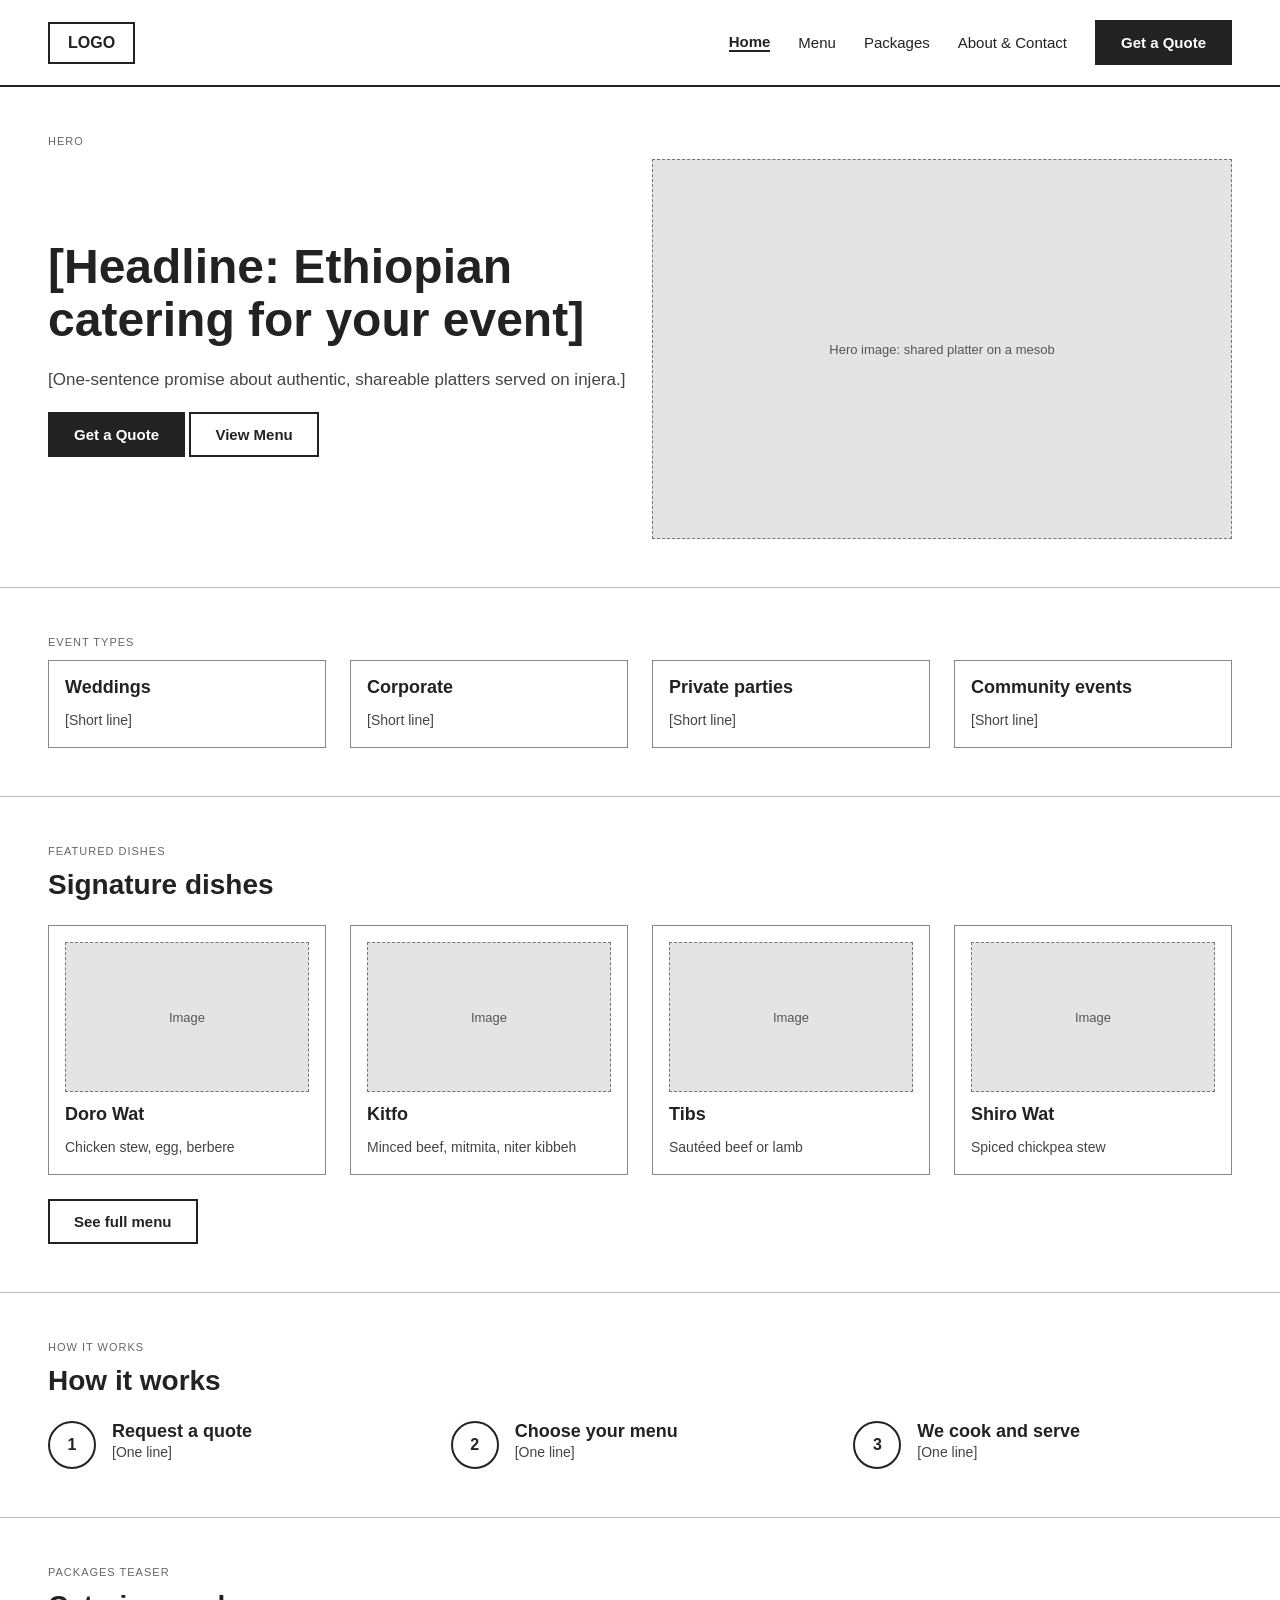
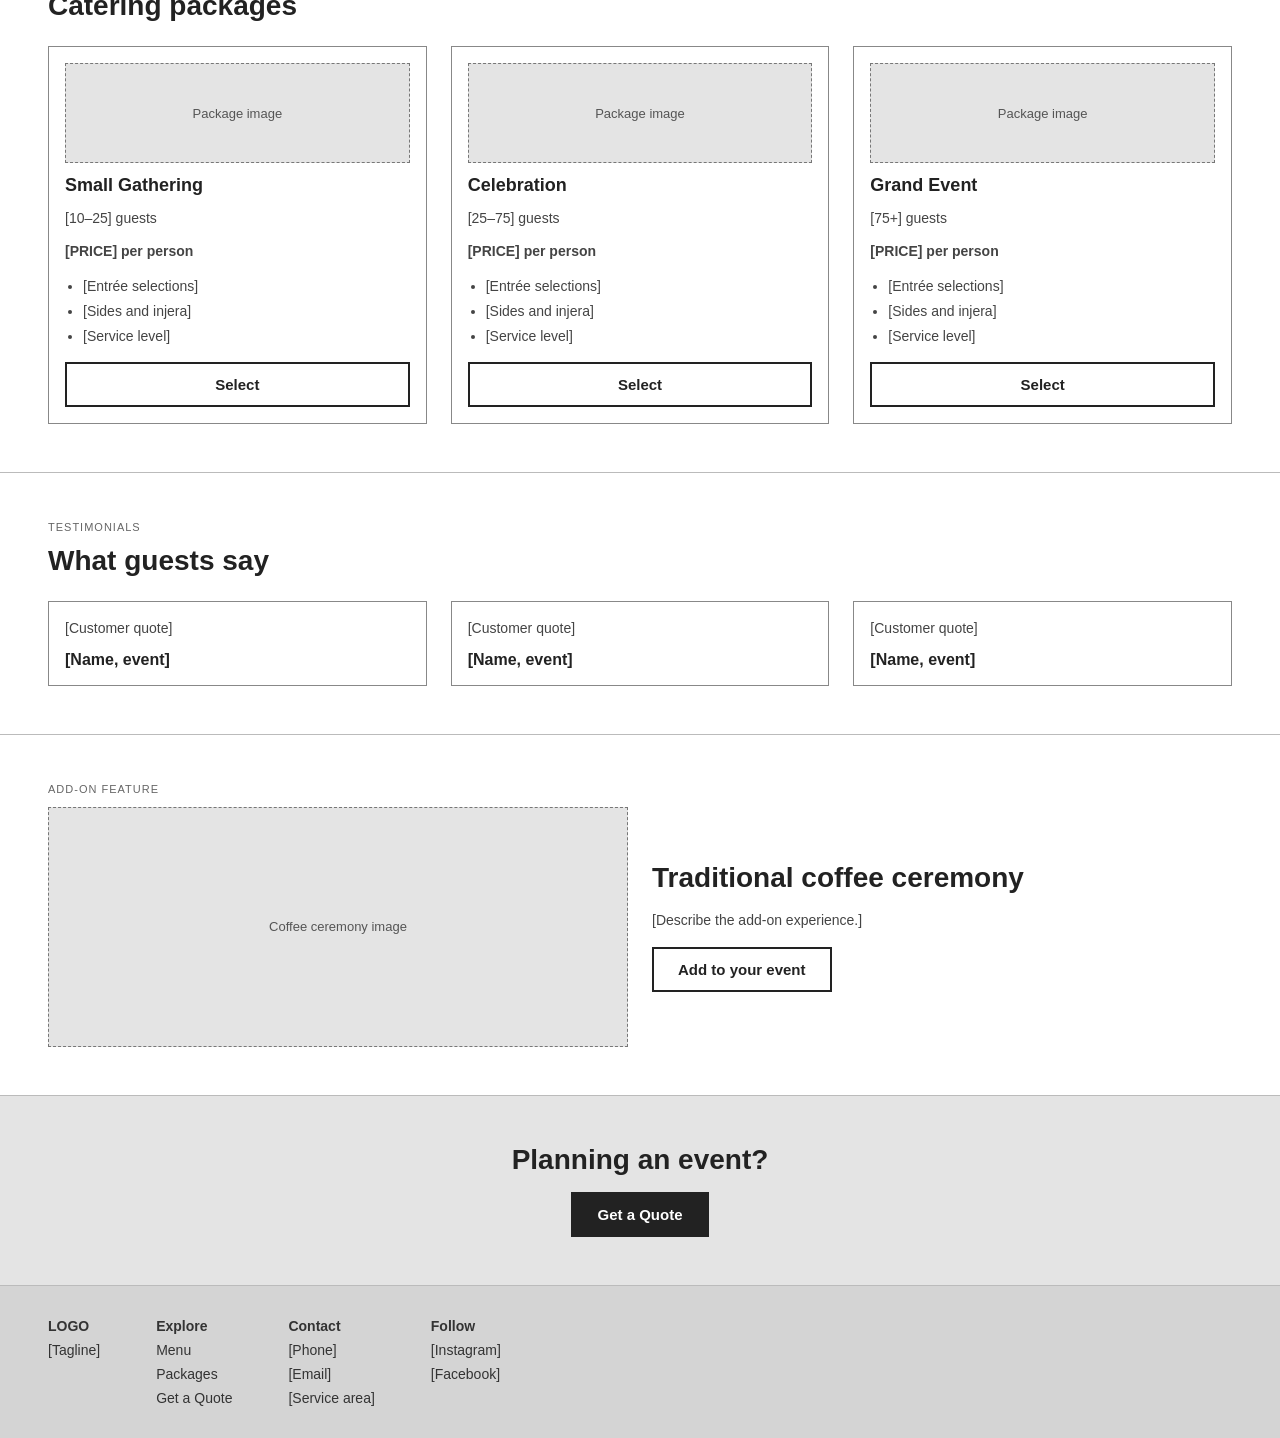
==== index.html @ 5ca1a6fa "Add files via upload" ====
<!doctype html>
<html lang="en"><head><meta charset="utf-8"><meta name="viewport" content="width=device-width, initial-scale=1"><title>Ethiopian Catering – Home</title><style>body{margin:0;font-family:Arial,Helvetica,sans-serif;color:#222;background:#fff}
a{color:inherit;text-decoration:none}
h1,h2,h3,p{margin:0}
.w{max-width:1280px;margin:0 auto}
.nav{display:flex;align-items:center;justify-content:space-between;gap:16px;flex-wrap:wrap;padding:20px 48px;border-bottom:2px solid #222}
.logo{border:2px solid #222;padding:10px 18px;font-weight:bold}
.links{display:flex;gap:28px;align-items:center;flex-wrap:wrap;font-size:15px}
.on{border-bottom:2px solid #222;font-weight:bold}
.btn{display:inline-block;border:2px solid #222;background:#222;color:#fff;padding:12px 24px;font-weight:bold;font-size:15px}
.btn2{display:inline-block;border:2px solid #222;padding:12px 24px;font-weight:bold;font-size:15px}
.sec{padding:48px;border-bottom:1px solid #bbb}
.tag{font-size:11px;letter-spacing:1px;text-transform:uppercase;color:#666;margin-bottom:12px}
h2{font-size:28px;margin-bottom:24px}
h3{font-size:18px}
p{font-size:14px;line-height:1.5;color:#444}
.row{display:flex;gap:24px;flex-wrap:wrap}
.card{flex:1 1 220px;border:1px solid #888;padding:16px;display:flex;flex-direction:column;gap:12px;box-sizing:border-box}
.ph{background:#e4e4e4;border:1px dashed #777;display:flex;align-items:center;justify-content:center;color:#555;font-size:13px;text-align:center;box-sizing:border-box}
.pill{display:inline-block;border:1px solid #777;border-radius:20px;padding:6px 14px;font-size:13px;margin:0 8px 8px 0}
.pill.on{background:#222;color:#fff;border-color:#222}
.band{background:#e4e4e4;text-align:center;display:flex;flex-direction:column;align-items:center;gap:16px}
.foot{background:#d4d4d4;padding:32px 48px;display:flex;gap:56px;flex-wrap:wrap;font-size:14px;color:#333}
.foot div{display:flex;flex-direction:column;gap:8px}
.fld{display:flex;flex-direction:column;gap:6px;font-size:14px;font-weight:bold;flex:1 1 240px}
.fld input,.fld select,.fld textarea{border:1px solid #777;padding:12px;font-size:14px;background:#fff;box-sizing:border-box;width:100%}
ul{margin:0;padding-left:18px;font-size:14px;color:#444;line-height:1.8}
.faq{border:1px solid #888;padding:16px 20px;display:flex;justify-content:space-between;font-weight:bold;font-size:15px;margin-bottom:12px}
.num{width:44px;height:44px;border:2px solid #222;border-radius:50%;display:flex;align-items:center;justify-content:center;font-weight:bold}
.logo{display:inline-block}</style></head><body><div class="w"><div class="nav"><div class="logo">LOGO</div><div class="links"><a href="index.html" class="on">Home</a><a href="menu.html">Menu</a><a href="packages.html">Packages</a><a href="about.html">About &amp; Contact</a><a class="btn" href="quote.html">Get a Quote</a></div></div><section class="sec"><div class="tag">Hero</div><div class="row" style="align-items:center"><div style="flex:1 1 440px;display:flex;flex-direction:column;gap:20px"><h1 style="font-size:48px;line-height:1.1">[Headline: Ethiopian catering for your event]</h1><p style="font-size:17px">[One-sentence promise about authentic, shareable platters served on injera.]</p><div><a class="btn" href="quote.html">Get a Quote</a> <a class="btn2" href="menu.html">View Menu</a></div></div><div style="flex:1 1 440px"><div class="ph" style="height:380px">Hero image: shared platter on a mesob</div></div></div></section><section class="sec"><div class="tag">Event types</div><div class="row"><div class="card"><h3>Weddings</h3><p>[Short line]</p></div><div class="card"><h3>Corporate</h3><p>[Short line]</p></div><div class="card"><h3>Private parties</h3><p>[Short line]</p></div><div class="card"><h3>Community events</h3><p>[Short line]</p></div></div></section><section class="sec"><div class="tag">Featured dishes</div><h2>Signature dishes</h2><div class="row"><div class="card"><div class="ph" style="height:150px">Image</div><h3>Doro Wat</h3><p>Chicken stew, egg, berbere</p></div><div class="card"><div class="ph" style="height:150px">Image</div><h3>Kitfo</h3><p>Minced beef, mitmita, niter kibbeh</p></div><div class="card"><div class="ph" style="height:150px">Image</div><h3>Tibs</h3><p>Sautéed beef or lamb</p></div><div class="card"><div class="ph" style="height:150px">Image</div><h3>Shiro Wat</h3><p>Spiced chickpea stew</p></div></div><div style="margin-top:24px"><a class="btn2" href="menu.html">See full menu</a></div></section><section class="sec"><div class="tag">How it works</div><h2>How it works</h2><div class="row"><div style="flex:1 1 260px;display:flex;gap:16px"><div class="num">1</div><div><h3>Request a quote</h3><p>[One line]</p></div></div><div style="flex:1 1 260px;display:flex;gap:16px"><div class="num">2</div><div><h3>Choose your menu</h3><p>[One line]</p></div></div><div style="flex:1 1 260px;display:flex;gap:16px"><div class="num">3</div><div><h3>We cook and serve</h3><p>[One line]</p></div></div></div></section><section class="sec"><div class="tag">Packages teaser</div><h2>Catering packages</h2><div class="row"><div class="card"><div class="ph" style="height:100px">Package image</div><h3>Small Gathering</h3><p>[10–25] guests</p><p><b>[PRICE] per person</b></p><ul><li>[Entrée selections]</li><li>[Sides and injera]</li><li>[Service level]</li></ul><a class="btn2" href="quote.html" style="text-align:center">Select</a></div><div class="card"><div class="ph" style="height:100px">Package image</div><h3>Celebration</h3><p>[25–75] guests</p><p><b>[PRICE] per person</b></p><ul><li>[Entrée selections]</li><li>[Sides and injera]</li><li>[Service level]</li></ul><a class="btn2" href="quote.html" style="text-align:center">Select</a></div><div class="card"><div class="ph" style="height:100px">Package image</div><h3>Grand Event</h3><p>[75+] guests</p><p><b>[PRICE] per person</b></p><ul><li>[Entrée selections]</li><li>[Sides and injera]</li><li>[Service level]</li></ul><a class="btn2" href="quote.html" style="text-align:center">Select</a></div></div></section><section class="sec"><div class="tag">Testimonials</div><h2>What guests say</h2><div class="row"><div class="card"><p>[Customer quote]</p><b>[Name, event]</b></div><div class="card"><p>[Customer quote]</p><b>[Name, event]</b></div><div class="card"><p>[Customer quote]</p><b>[Name, event]</b></div></div></section><section class="sec"><div class="tag">Add-on feature</div><div class="row" style="align-items:center"><div style="flex:1 1 400px"><div class="ph" style="height:240px">Coffee ceremony image</div></div><div style="flex:1 1 400px;display:flex;flex-direction:column;gap:16px"><h2 style="margin:0">Traditional coffee ceremony</h2><p>[Describe the add-on experience.]</p><div><a class="btn2" href="quote.html">Add to your event</a></div></div></div></section><section class="sec band"><h2 style="margin:0">Planning an event?</h2><a class="btn" href="quote.html">Get a Quote</a></section><div class="foot"><div><b>LOGO</b><span>[Tagline]</span></div><div><b>Explore</b><span>Menu</span><span>Packages</span><span>Get a Quote</span></div><div><b>Contact</b><span>[Phone]</span><span>[Email]</span><span>[Service area]</span></div><div><b>Follow</b><span>[Instagram]</span><span>[Facebook]</span></div></div></div></body></html>
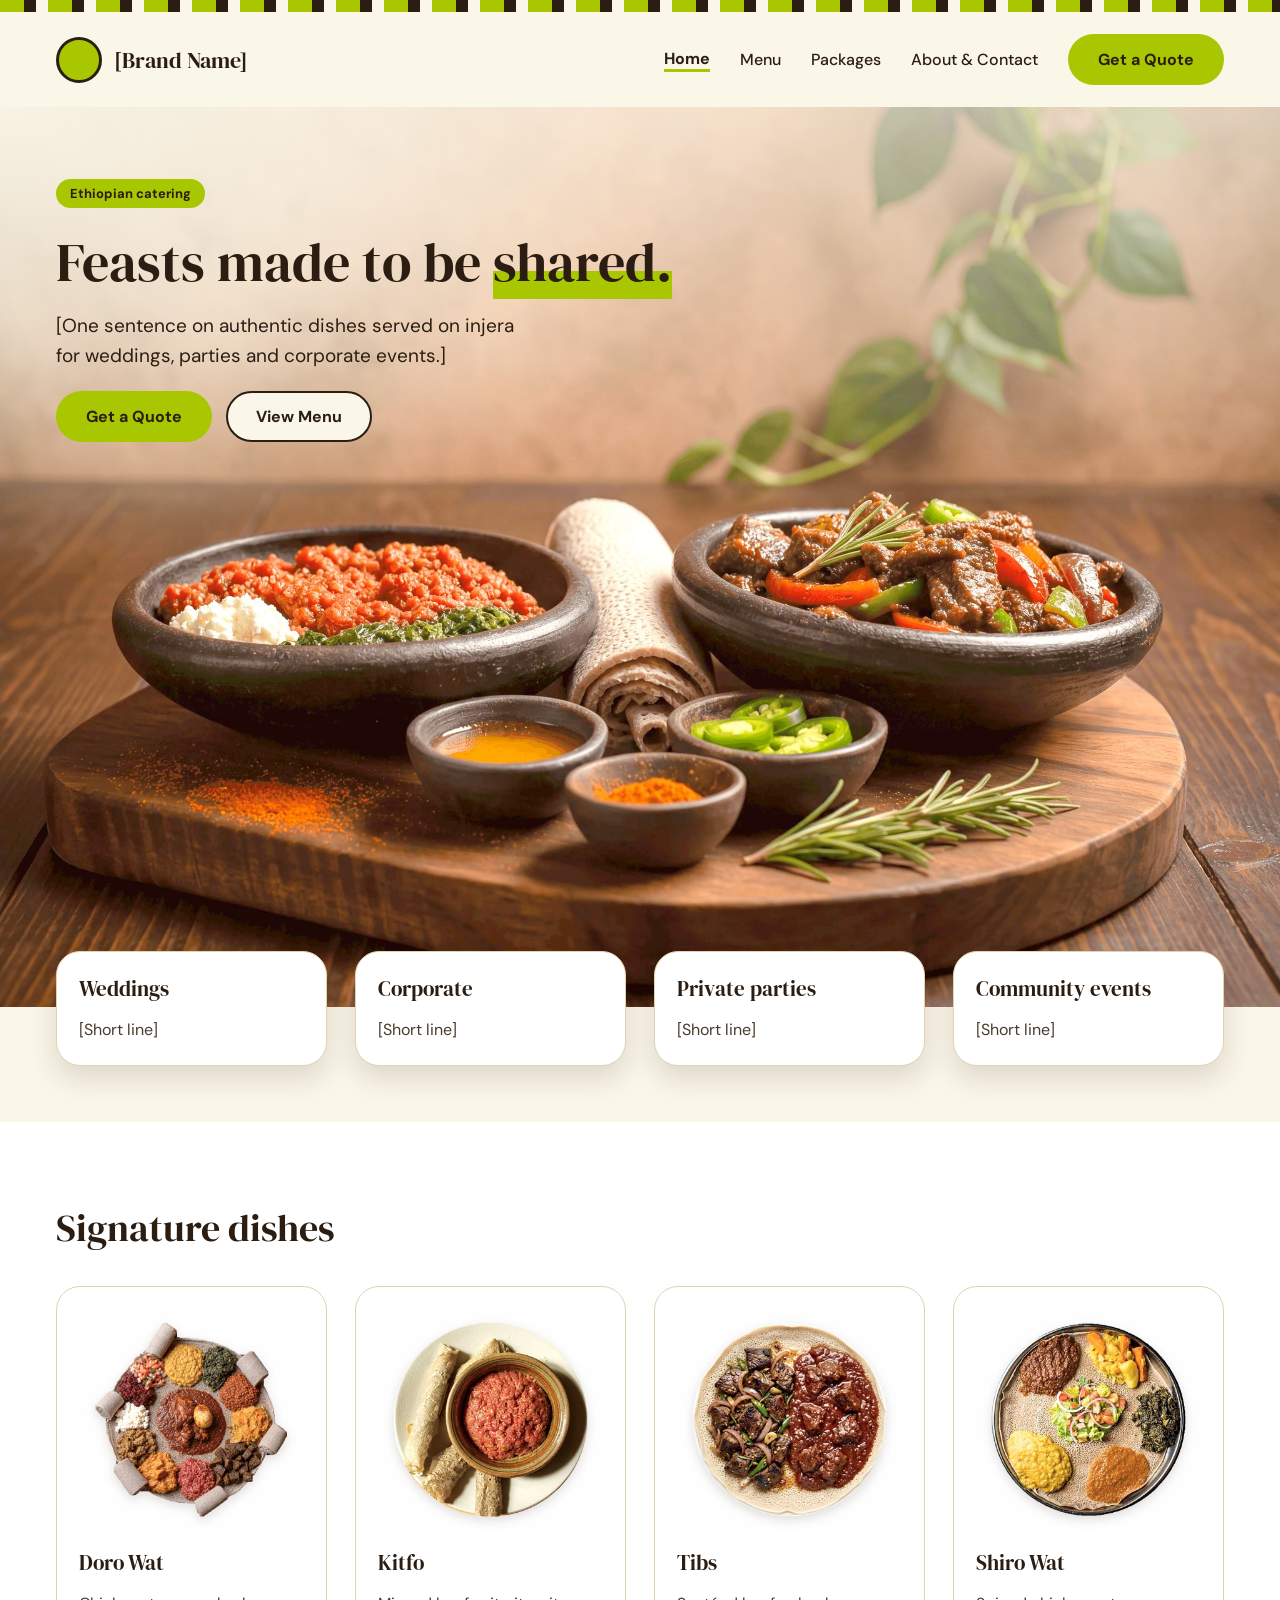
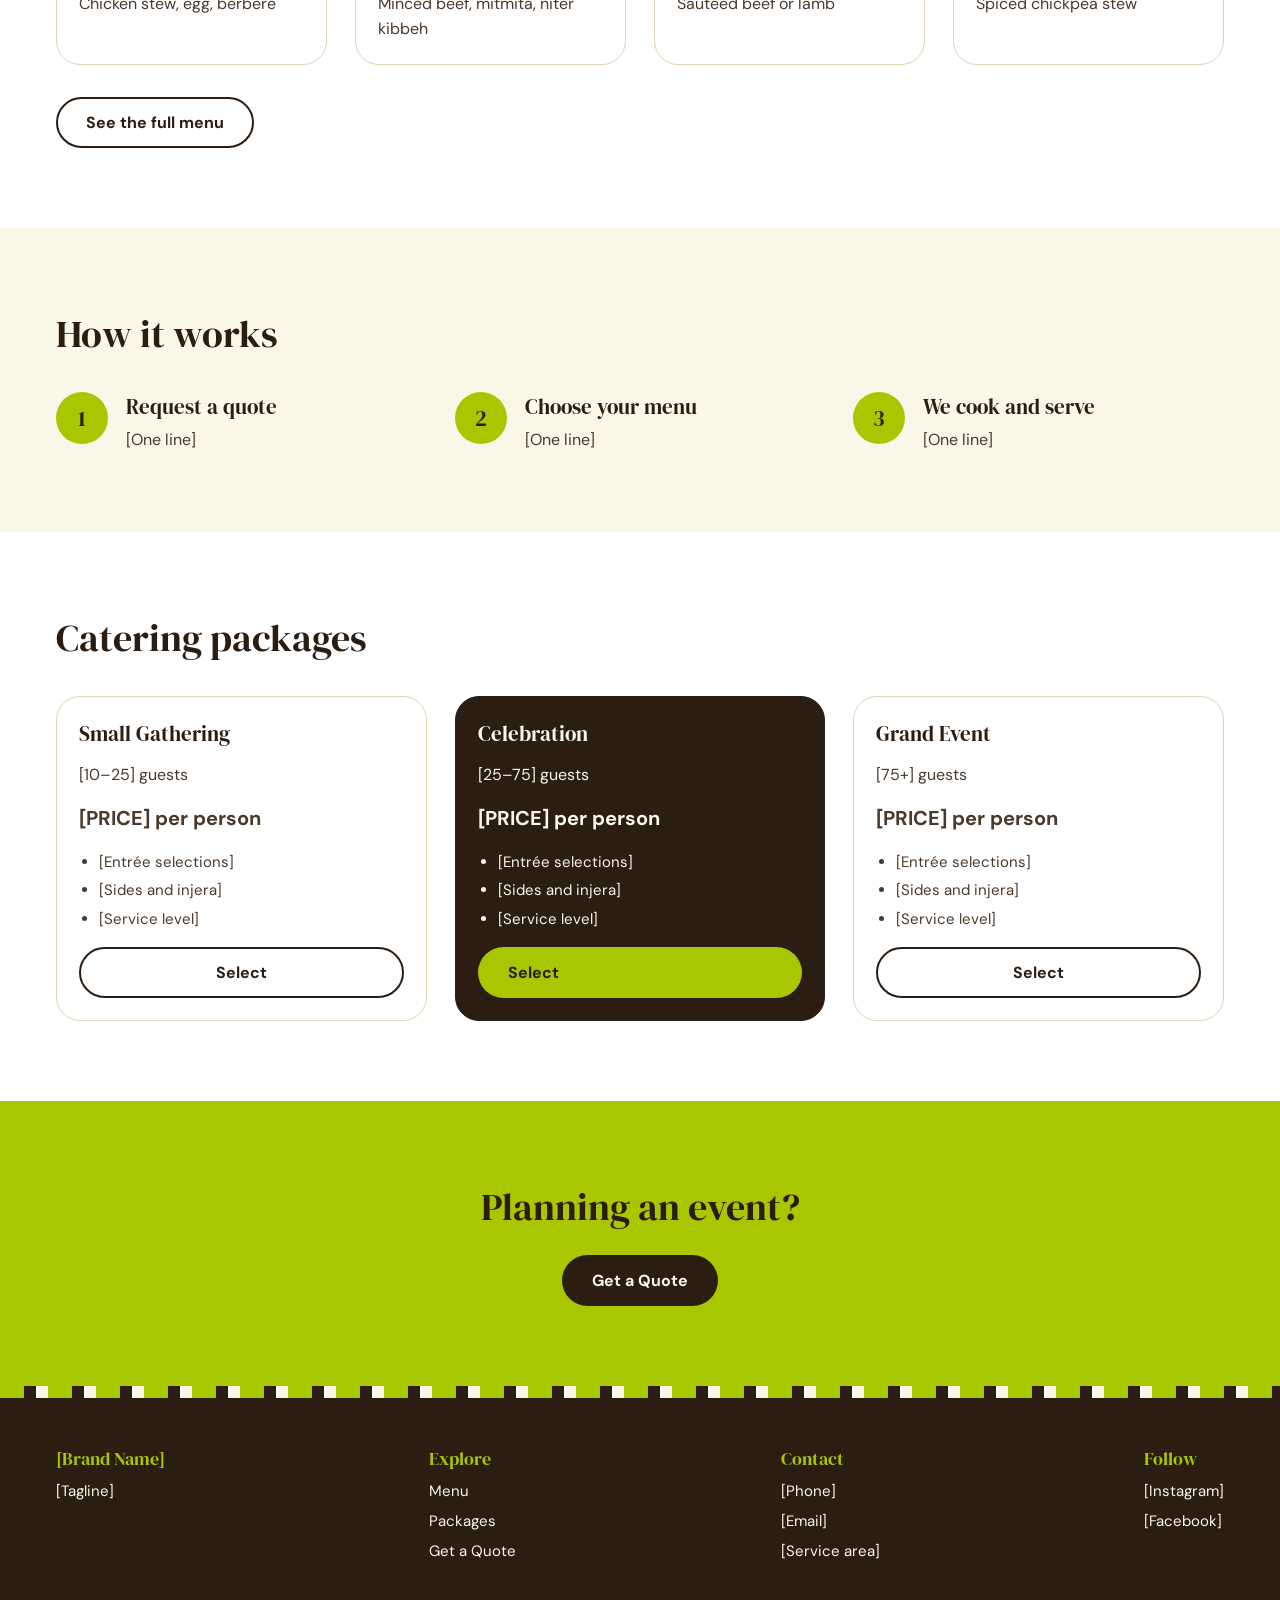
==== commit 0793ad5b: "Add files via upload" ====
--- a/index.html
+++ b/index.html
@@ -1,30 +1 @@
-<!doctype html>
-<html lang="en"><head><meta charset="utf-8"><meta name="viewport" content="width=device-width, initial-scale=1"><title>Ethiopian Catering – Home</title><style>body{margin:0;font-family:Arial,Helvetica,sans-serif;color:#222;background:#fff}
-a{color:inherit;text-decoration:none}
-h1,h2,h3,p{margin:0}
-.w{max-width:1280px;margin:0 auto}
-.nav{display:flex;align-items:center;justify-content:space-between;gap:16px;flex-wrap:wrap;padding:20px 48px;border-bottom:2px solid #222}
-.logo{border:2px solid #222;padding:10px 18px;font-weight:bold}
-.links{display:flex;gap:28px;align-items:center;flex-wrap:wrap;font-size:15px}
-.on{border-bottom:2px solid #222;font-weight:bold}
-.btn{display:inline-block;border:2px solid #222;background:#222;color:#fff;padding:12px 24px;font-weight:bold;font-size:15px}
-.btn2{display:inline-block;border:2px solid #222;padding:12px 24px;font-weight:bold;font-size:15px}
-.sec{padding:48px;border-bottom:1px solid #bbb}
-.tag{font-size:11px;letter-spacing:1px;text-transform:uppercase;color:#666;margin-bottom:12px}
-h2{font-size:28px;margin-bottom:24px}
-h3{font-size:18px}
-p{font-size:14px;line-height:1.5;color:#444}
-.row{display:flex;gap:24px;flex-wrap:wrap}
-.card{flex:1 1 220px;border:1px solid #888;padding:16px;display:flex;flex-direction:column;gap:12px;box-sizing:border-box}
-.ph{background:#e4e4e4;border:1px dashed #777;display:flex;align-items:center;justify-content:center;color:#555;font-size:13px;text-align:center;box-sizing:border-box}
-.pill{display:inline-block;border:1px solid #777;border-radius:20px;padding:6px 14px;font-size:13px;margin:0 8px 8px 0}
-.pill.on{background:#222;color:#fff;border-color:#222}
-.band{background:#e4e4e4;text-align:center;display:flex;flex-direction:column;align-items:center;gap:16px}
-.foot{background:#d4d4d4;padding:32px 48px;display:flex;gap:56px;flex-wrap:wrap;font-size:14px;color:#333}
-.foot div{display:flex;flex-direction:column;gap:8px}
-.fld{display:flex;flex-direction:column;gap:6px;font-size:14px;font-weight:bold;flex:1 1 240px}
-.fld input,.fld select,.fld textarea{border:1px solid #777;padding:12px;font-size:14px;background:#fff;box-sizing:border-box;width:100%}
-ul{margin:0;padding-left:18px;font-size:14px;color:#444;line-height:1.8}
-.faq{border:1px solid #888;padding:16px 20px;display:flex;justify-content:space-between;font-weight:bold;font-size:15px;margin-bottom:12px}
-.num{width:44px;height:44px;border:2px solid #222;border-radius:50%;display:flex;align-items:center;justify-content:center;font-weight:bold}
-.logo{display:inline-block}</style></head><body><div class="w"><div class="nav"><div class="logo">LOGO</div><div class="links"><a href="index.html" class="on">Home</a><a href="menu.html">Menu</a><a href="packages.html">Packages</a><a href="about.html">About &amp; Contact</a><a class="btn" href="quote.html">Get a Quote</a></div></div><section class="sec"><div class="tag">Hero</div><div class="row" style="align-items:center"><div style="flex:1 1 440px;display:flex;flex-direction:column;gap:20px"><h1 style="font-size:48px;line-height:1.1">[Headline: Ethiopian catering for your event]</h1><p style="font-size:17px">[One-sentence promise about authentic, shareable platters served on injera.]</p><div><a class="btn" href="quote.html">Get a Quote</a> <a class="btn2" href="menu.html">View Menu</a></div></div><div style="flex:1 1 440px"><div class="ph" style="height:380px">Hero image: shared platter on a mesob</div></div></div></section><section class="sec"><div class="tag">Event types</div><div class="row"><div class="card"><h3>Weddings</h3><p>[Short line]</p></div><div class="card"><h3>Corporate</h3><p>[Short line]</p></div><div class="card"><h3>Private parties</h3><p>[Short line]</p></div><div class="card"><h3>Community events</h3><p>[Short line]</p></div></div></section><section class="sec"><div class="tag">Featured dishes</div><h2>Signature dishes</h2><div class="row"><div class="card"><div class="ph" style="height:150px">Image</div><h3>Doro Wat</h3><p>Chicken stew, egg, berbere</p></div><div class="card"><div class="ph" style="height:150px">Image</div><h3>Kitfo</h3><p>Minced beef, mitmita, niter kibbeh</p></div><div class="card"><div class="ph" style="height:150px">Image</div><h3>Tibs</h3><p>Sautéed beef or lamb</p></div><div class="card"><div class="ph" style="height:150px">Image</div><h3>Shiro Wat</h3><p>Spiced chickpea stew</p></div></div><div style="margin-top:24px"><a class="btn2" href="menu.html">See full menu</a></div></section><section class="sec"><div class="tag">How it works</div><h2>How it works</h2><div class="row"><div style="flex:1 1 260px;display:flex;gap:16px"><div class="num">1</div><div><h3>Request a quote</h3><p>[One line]</p></div></div><div style="flex:1 1 260px;display:flex;gap:16px"><div class="num">2</div><div><h3>Choose your menu</h3><p>[One line]</p></div></div><div style="flex:1 1 260px;display:flex;gap:16px"><div class="num">3</div><div><h3>We cook and serve</h3><p>[One line]</p></div></div></div></section><section class="sec"><div class="tag">Packages teaser</div><h2>Catering packages</h2><div class="row"><div class="card"><div class="ph" style="height:100px">Package image</div><h3>Small Gathering</h3><p>[10–25] guests</p><p><b>[PRICE] per person</b></p><ul><li>[Entrée selections]</li><li>[Sides and injera]</li><li>[Service level]</li></ul><a class="btn2" href="quote.html" style="text-align:center">Select</a></div><div class="card"><div class="ph" style="height:100px">Package image</div><h3>Celebration</h3><p>[25–75] guests</p><p><b>[PRICE] per person</b></p><ul><li>[Entrée selections]</li><li>[Sides and injera]</li><li>[Service level]</li></ul><a class="btn2" href="quote.html" style="text-align:center">Select</a></div><div class="card"><div class="ph" style="height:100px">Package image</div><h3>Grand Event</h3><p>[75+] guests</p><p><b>[PRICE] per person</b></p><ul><li>[Entrée selections]</li><li>[Sides and injera]</li><li>[Service level]</li></ul><a class="btn2" href="quote.html" style="text-align:center">Select</a></div></div></section><section class="sec"><div class="tag">Testimonials</div><h2>What guests say</h2><div class="row"><div class="card"><p>[Customer quote]</p><b>[Name, event]</b></div><div class="card"><p>[Customer quote]</p><b>[Name, event]</b></div><div class="card"><p>[Customer quote]</p><b>[Name, event]</b></div></div></section><section class="sec"><div class="tag">Add-on feature</div><div class="row" style="align-items:center"><div style="flex:1 1 400px"><div class="ph" style="height:240px">Coffee ceremony image</div></div><div style="flex:1 1 400px;display:flex;flex-direction:column;gap:16px"><h2 style="margin:0">Traditional coffee ceremony</h2><p>[Describe the add-on experience.]</p><div><a class="btn2" href="quote.html">Add to your event</a></div></div></div></section><section class="sec band"><h2 style="margin:0">Planning an event?</h2><a class="btn" href="quote.html">Get a Quote</a></section><div class="foot"><div><b>LOGO</b><span>[Tagline]</span></div><div><b>Explore</b><span>Menu</span><span>Packages</span><span>Get a Quote</span></div><div><b>Contact</b><span>[Phone]</span><span>[Email]</span><span>[Service area]</span></div><div><b>Follow</b><span>[Instagram]</span><span>[Facebook]</span></div></div></div></body></html>+<!doctype html><html lang="en"><head><meta charset="utf-8"><meta name="viewport" content="width=device-width, initial-scale=1"><title>[Brand Name] | Home</title><meta name="description" content="[Ethiopian catering description]"><link rel="preconnect" href="https://fonts.googleapis.com"><link rel="preconnect" href="https://fonts.gstatic.com" crossorigin><link rel="stylesheet" href="https://fonts.googleapis.com/css2?family=DM+Serif+Display&amp;family=DM+Sans:wght@400;500;700&amp;display=swap"><link rel="stylesheet" href="css/style.css"><style>.hero{width:100%;position:relative;overflow:hidden;aspect-ratio:1280/900;min-height:640px;max-height:1100px;background:#E9D8C4 url(images/hero.jpg) center 78%/cover no-repeat}</style></head><body><div class="w"><div class="stripe"></div><div class="nav"><a class="logo" href="index.html"><i></i>[Brand Name]</a><button class="menu-btn" aria-label="Toggle navigation" aria-expanded="false"><svg width="22" height="16" viewBox="0 0 22 16" aria-hidden="true"><path d="M0 1h22M0 8h22M0 15h22" stroke="#2B1D12" stroke-width="2"/></svg></button><div class="links"><a href="index.html" class="on" aria-current="page">Home</a><a href="menu.html">Menu</a><a href="packages.html">Packages</a><a href="about.html">About &amp; Contact</a><a class="btn" href="quote.html">Get a Quote</a></div></div><main><section class="hero"><div style="position:absolute;top:0;right:0;bottom:0;left:0;background:linear-gradient(180deg,rgba(250,246,232,.7) 0,rgba(250,246,232,.35) 28%,rgba(250,246,232,0) 46%),radial-gradient(ellipse 780px 470px at 0 0,rgba(250,246,232,.92) 0,rgba(250,246,232,.6) 45%,rgba(250,246,232,0) 100%)"></div><div style="position:relative;max-width:1280px;margin:0 auto;padding:72px 56px;box-sizing:border-box"><div style="max-width:760px;display:flex;flex-direction:column;gap:20px;align-items:flex-start"><span class="pill" style="background:#A8C700;font-weight:700">Ethiopian catering</span><h1 style="font-size:54px">Feasts made to be <span style="background:linear-gradient(transparent 62%,#A8C700 62%)">shared.</span></h1><p style="font-size:19px;color:#2B1D12;max-width:480px">[One sentence on authentic dishes served on injera for weddings, parties and corporate events.]</p><div style="display:flex;gap:14px;flex-wrap:wrap"><a class="btn" href="quote.html">Get a Quote</a><a class="btn2" href="menu.html" style="background:#FAF6E8">View Menu</a></div></div></div></section><section class="sec" style="padding-top:0;padding-bottom:56px;margin-top:-56px;position:relative"><div class="row"><div class="card" style="box-shadow:0 12px 28px rgba(43,29,18,.14)"><h3>Weddings</h3><p>[Short line]</p></div><div class="card" style="box-shadow:0 12px 28px rgba(43,29,18,.14)"><h3>Corporate</h3><p>[Short line]</p></div><div class="card" style="box-shadow:0 12px 28px rgba(43,29,18,.14)"><h3>Private parties</h3><p>[Short line]</p></div><div class="card" style="box-shadow:0 12px 28px rgba(43,29,18,.14)"><h3>Community events</h3><p>[Short line]</p></div></div></section><section class="sec" style="background:#fff"><h2>Signature dishes</h2><div class="row"><div class="card "><img loading="lazy" src="images/dish1.jpg" alt="Doro wat with a boiled egg, surrounded by Ethiopian side dishes on injera" style="width:100%;aspect-ratio:1/1;object-fit:cover;display:block" /><h3>Doro Wat</h3><p>Chicken stew, egg, berbere</p></div><div class="card "><img loading="lazy" src="images/dish2.jpg" alt="Kitfo, minced beef in a clay bowl, with rolled injera" style="width:100%;aspect-ratio:1/1;object-fit:cover;display:block" /><h3>Kitfo</h3><p>Minced beef, mitmita, niter kibbeh</p></div><div class="card "><img loading="lazy" src="images/dish3.jpg" alt="Beef tibs and a rich red stew served on injera" style="width:100%;aspect-ratio:1/1;object-fit:cover;display:block" /><h3>Tibs</h3><p>Sautéed beef or lamb</p></div><div class="card "><img loading="lazy" src="images/dish4.jpg" alt="Vegetarian combination platter of stews, greens and salad on injera" style="width:100%;aspect-ratio:1/1;object-fit:cover;display:block" /><h3>Shiro Wat</h3><p>Spiced chickpea stew</p></div></div><div style="margin-top:32px"><a class="btn2" href="menu.html">See the full menu</a></div></section><section class="sec" style=""><h2>How it works</h2><div class="row"><div style="flex:1 1 260px;display:flex;gap:18px"><div class="num">1</div><div><h3>Request a quote</h3><p style="margin-top:6px">[One line]</p></div></div><div style="flex:1 1 260px;display:flex;gap:18px"><div class="num">2</div><div><h3>Choose your menu</h3><p style="margin-top:6px">[One line]</p></div></div><div style="flex:1 1 260px;display:flex;gap:18px"><div class="num">3</div><div><h3>We cook and serve</h3><p style="margin-top:6px">[One line]</p></div></div></div></section><section class="sec" style="background:#fff"><h2>Catering packages</h2><div class="row"><div class="card "><h3>Small Gathering</h3><p>[10–25] guests</p><p style="font-weight:700;font-size:20px">[PRICE] per person</p><ul><li>[Entrée selections]</li><li>[Sides and injera]</li><li>[Service level]</li></ul><a class="btn2" href="quote.html?package=Small%20Gathering">Select</a></div><div class="card dk"><h3>Celebration</h3><p>[25–75] guests</p><p style="font-weight:700;font-size:20px">[PRICE] per person</p><ul><li>[Entrée selections]</li><li>[Sides and injera]</li><li>[Service level]</li></ul><a class="btn" href="quote.html?package=Celebration">Select</a></div><div class="card "><h3>Grand Event</h3><p>[75+] guests</p><p style="font-weight:700;font-size:20px">[PRICE] per person</p><ul><li>[Entrée selections]</li><li>[Sides and injera]</li><li>[Service level]</li></ul><a class="btn2" href="quote.html?package=Grand%20Event">Select</a></div></div></section><section class="sec band"><h2>Planning an event?</h2><a class="btn dk" href="quote.html">Get a Quote</a></section></main><div class="stripe"></div><div class="foot"><div><b>[Brand Name]</b><span>[Tagline]</span></div><div><b>Explore</b><a href="menu.html">Menu</a><a href="packages.html">Packages</a><a href="quote.html">Get a Quote</a></div><div><b>Contact</b><span>[Phone]</span><span>[Email]</span><span>[Service area]</span></div><div><b>Follow</b><span>[Instagram]</span><span>[Facebook]</span></div></div></div><script src="js/script.js"></script></body></html>
--- a/css/style.css
+++ b/css/style.css
@@ -0,0 +1,54 @@
+body{margin:0;font-family:'DM Sans',Arial,sans-serif;color:#2B1D12;background:#FAF6E8}
+a{color:inherit;text-decoration:none}
+h1,h2,h3,p{margin:0}
+h1,h2,h3{font-family:'DM Serif Display',Georgia,serif}
+h1{font-size:56px;line-height:1.05;font-weight:800}
+h2{font-size:38px;margin-bottom:32px;font-weight:800}
+h3{font-size:21px;font-weight:600}
+p{font-size:16px;line-height:1.6;color:#4A3A2C}
+.w{max-width:none;margin:0}
+.stripe{height:12px;background:repeating-linear-gradient(90deg,#A8C700 0 24px,#2B1D12 24px 36px,#FAF6E8 36px 48px)}
+.nav{display:flex;align-items:center;justify-content:space-between;gap:16px;flex-wrap:wrap;padding:22px max(56px,calc((100% - 1168px)/2))}
+.logo{display:flex;align-items:center;gap:12px;font-family:'DM Serif Display',Georgia,serif;font-weight:800;font-size:22px}
+.logo i{width:40px;height:40px;border-radius:50%;background:#A8C700;border:3px solid #2B1D12;display:block}
+.links{display:flex;gap:30px;align-items:center;flex-wrap:wrap;font-weight:500}
+.on{border-bottom:3px solid #A8C700;font-weight:700}
+.btn{display:inline-block;background:#A8C700;color:#2B1D12;border-radius:999px;padding:15px 30px;font-weight:700}
+.btn.dk{background:#2B1D12;color:#FAF6E8}
+.btn2{display:inline-block;border:2px solid #2B1D12;border-radius:999px;padding:13px 28px;font-weight:700;text-align:center}
+.sec{padding:80px max(56px,calc((100% - 1168px)/2))}
+.row{display:flex;gap:28px;flex-wrap:wrap}
+.card{flex:1 1 230px;background:#fff;border:1px solid #E0D4B0;border-radius:24px;padding:22px;display:flex;flex-direction:column;gap:14px;box-sizing:border-box}
+.card.dk{background:#2B1D12;border-color:#2B1D12}
+.card.dk p,.card.dk li,.card.dk h3{color:#FAF6E8}
+.arch{border-radius:999px 999px 24px 24px;background:#E9F0B8;display:flex;align-items:center;justify-content:center;overflow:hidden}
+.plate{width:78%;aspect-ratio:1;border-radius:50%;background:radial-gradient(circle at 32% 34%,var(--a) 0 13%,transparent 14%),radial-gradient(circle at 66% 32%,var(--b) 0 13%,transparent 14%),radial-gradient(circle at 50% 68%,var(--c) 0 14%,transparent 15%),radial-gradient(circle at 24% 62%,var(--b) 0 9%,transparent 10%),radial-gradient(circle,#E2BE7C 0 68%,#C99A52 69% 100%)}
+.pill{display:inline-block;background:#EFE6C8;border-radius:999px;padding:6px 14px;font-size:13px;font-weight:500;margin:0 6px 6px 0}
+.band{background:#A8C700;text-align:center;display:flex;flex-direction:column;align-items:center;gap:22px}
+.band h2{margin:0}
+.hd{background:#E9F0B8;padding:72px max(56px,calc((100% - 1168px)/2))}
+.foot{background:#2B1D12;color:#FAF6E8;padding:48px max(56px,calc((100% - 1168px)/2));display:flex;justify-content:space-between;gap:48px;flex-wrap:wrap;font-size:15px}
+.foot div{display:flex;flex-direction:column;gap:10px}
+.foot b{color:#A8C700;font-family:'DM Serif Display',Georgia,serif;font-size:18px}
+.fld{display:flex;flex-direction:column;gap:8px;font-size:14px;font-weight:700;flex:1 1 240px}
+.fld input,.fld select,.fld textarea{border:1.5px solid #8C7A5A;border-radius:12px;padding:14px;font:inherit;font-weight:400;background:#fff;box-sizing:border-box;width:100%}
+ul{margin:0;padding-left:20px;line-height:1.9;font-size:15px;color:#4A3A2C}
+.faq{background:#fff;border:1px solid #E0D4B0;border-radius:20px;padding:20px 26px;display:flex;justify-content:space-between;align-items:center;font-weight:700;margin-bottom:14px}
+.faq i{width:32px;height:32px;border-radius:50%;background:#A8C700;display:flex;align-items:center;justify-content:center;font-style:normal}
+.num{flex:none;width:52px;height:52px;border-radius:50%;background:#A8C700;display:flex;align-items:center;justify-content:center;font-family:'DM Serif Display',Georgia,serif;font-weight:800;font-size:22px}.cup{width:72%;aspect-ratio:1;border-radius:50%;background:radial-gradient(circle,#3A2312 0 34%,#F6EBD0 35% 50%,#E2BE7C 51% 58%,#C99A52 59% 62%,transparent 63%)}h1,h2,h3,.logo,.num,.foot b{font-weight:400}
+.hdin{width:100%;max-width:1280px;margin:0 auto;padding:0 56px;box-sizing:border-box}
+[hidden]{display:none!important}
+html{scroll-behavior:smooth}
+a:focus-visible,button:focus-visible,input:focus-visible,select:focus-visible,textarea:focus-visible,summary:focus-visible{outline:3px solid #2B1D12;outline-offset:3px}
+button.btn,button.pill{border:0;font:inherit;font-weight:700;cursor:pointer;color:#2B1D12}
+button.pill{font-size:13px;font-weight:500;background:#EFE6C8}
+button.pill.act{background:#A8C700;font-weight:700}
+.btn:hover{background:#97b300}.btn.dk:hover{background:#4a3523}.btn2:hover{background:#2B1D12;color:#FAF6E8}
+.card{transition:transform .15s}.card:hover{transform:translateY(-3px)}
+details.faq{display:block}details.faq summary{display:flex;justify-content:space-between;align-items:center;cursor:pointer;list-style:none}
+details.faq summary::-webkit-details-marker{display:none}details.faq i{transition:transform .15s}details.faq[open] i{transform:rotate(45deg)}details.faq p{margin-top:14px}
+.ok{background:#E9F0B8;border-radius:20px;padding:24px;font-weight:700}
+.menu-btn{display:none;background:none;border:2px solid #2B1D12;border-radius:999px;padding:10px 16px;cursor:pointer;min-height:44px;align-items:center}
+.foot a:hover{color:#A8C700}
+@media(max-width:860px){.nav{padding:18px 24px}.sec,.hd{padding:56px 24px}.foot{padding:40px 24px;gap:32px}h1{font-size:38px}h2{font-size:30px}.hdin{padding:0 24px}.hero div[style*="max-width:1280px"]{padding:40px 24px!important}.menu-btn{display:inline-flex}.links{display:none;width:100%;flex-direction:column;align-items:flex-start;gap:18px}.links.open{display:flex}}
+@media(prefers-reduced-motion:reduce){*{transition:none!important;scroll-behavior:auto!important}}
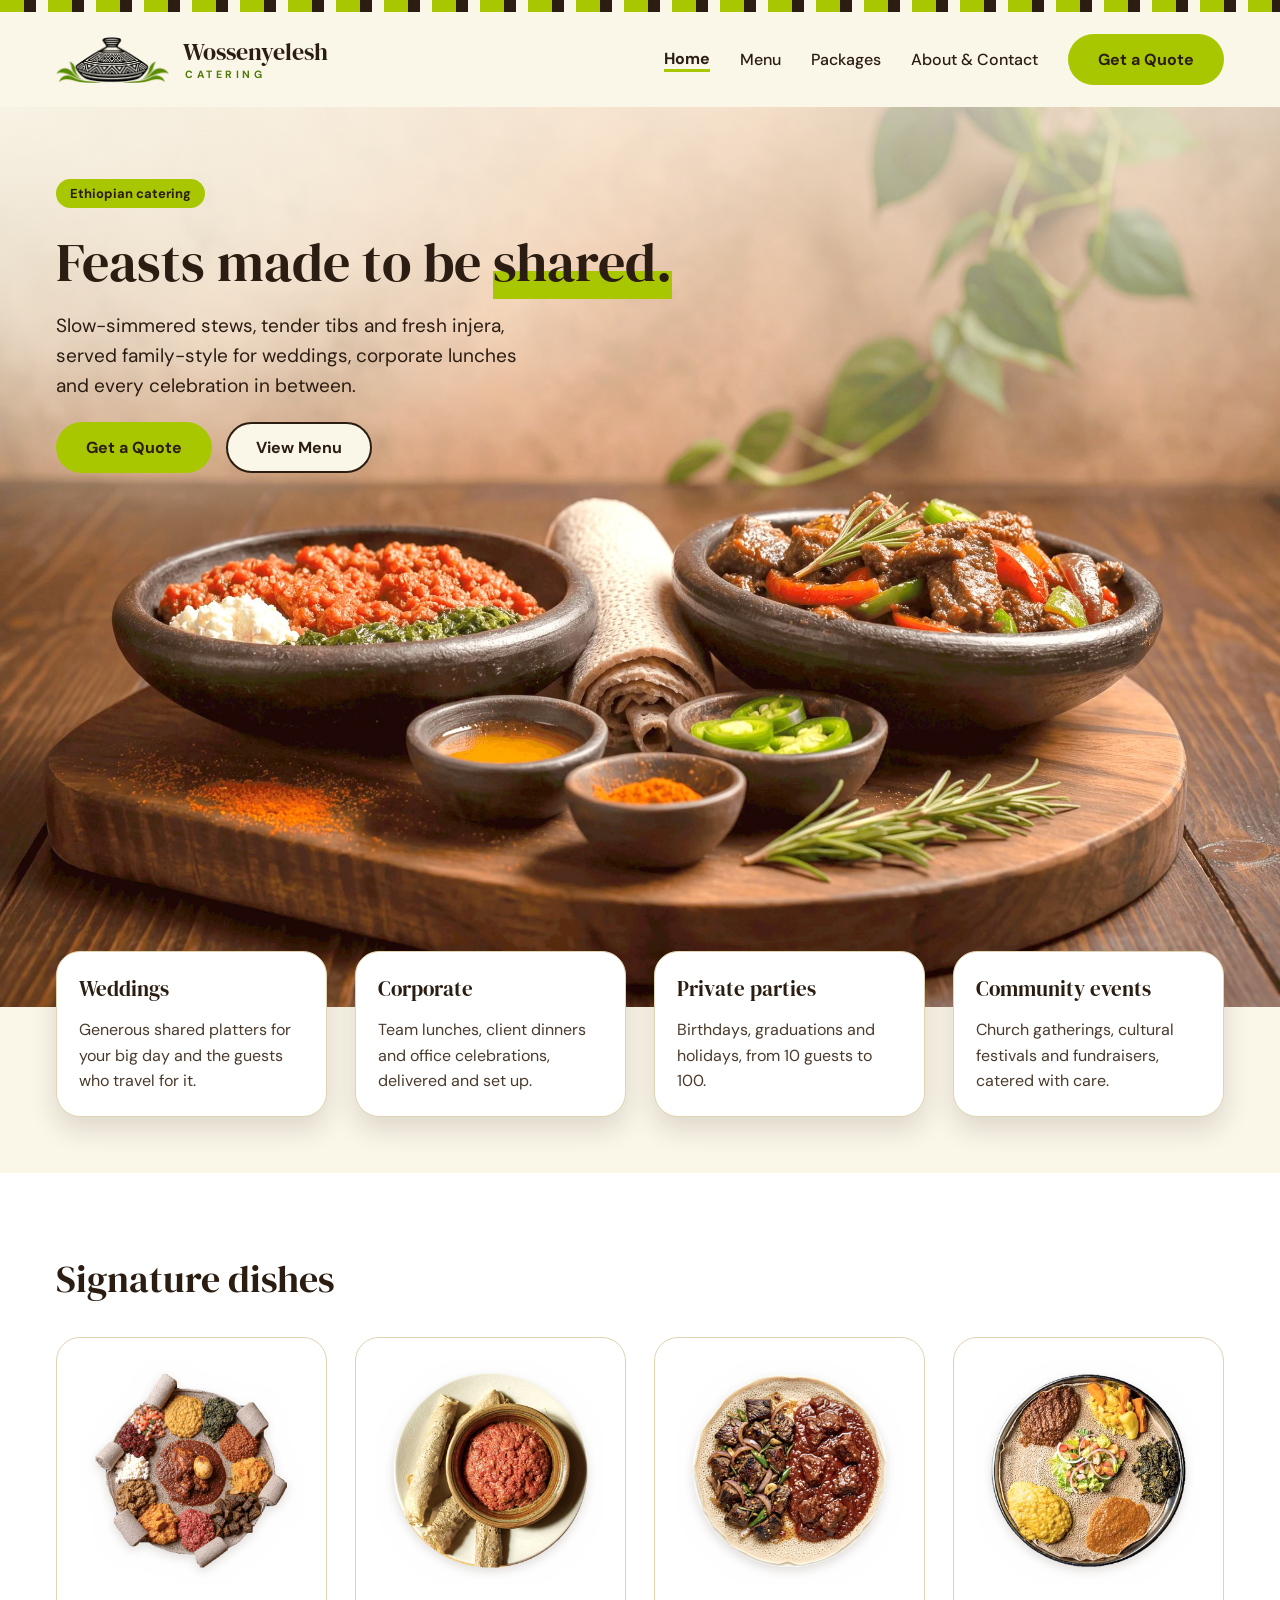
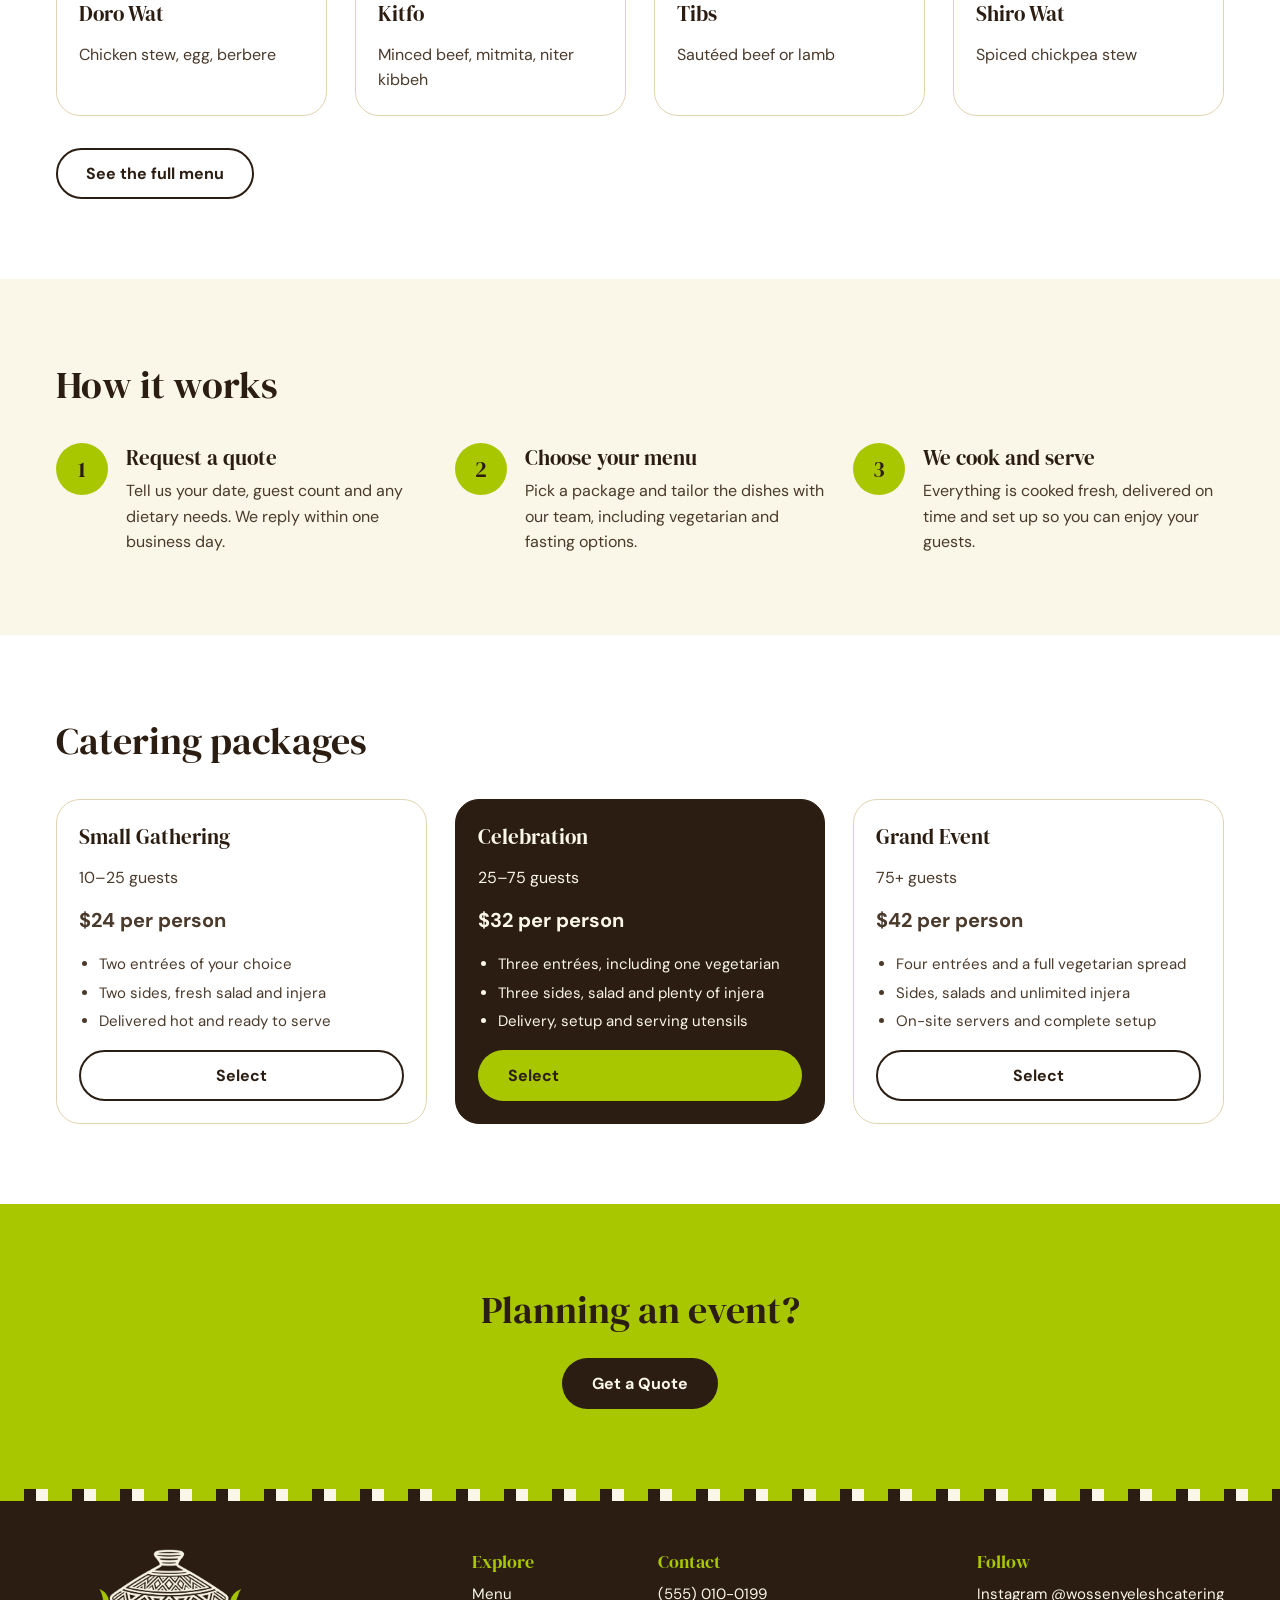
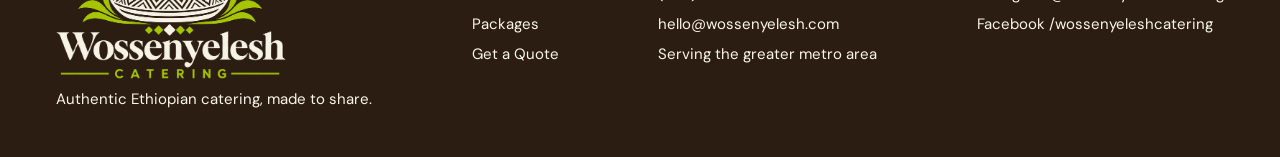
==== commit 1f646928: "Add files via upload" ====
--- a/index.html
+++ b/index.html
@@ -1 +1 @@
-<!doctype html><html lang="en"><head><meta charset="utf-8"><meta name="viewport" content="width=device-width, initial-scale=1"><title>[Brand Name] | Home</title><meta name="description" content="[Ethiopian catering description]"><link rel="preconnect" href="https://fonts.googleapis.com"><link rel="preconnect" href="https://fonts.gstatic.com" crossorigin><link rel="stylesheet" href="https://fonts.googleapis.com/css2?family=DM+Serif+Display&amp;family=DM+Sans:wght@400;500;700&amp;display=swap"><link rel="stylesheet" href="css/style.css"><style>.hero{width:100%;position:relative;overflow:hidden;aspect-ratio:1280/900;min-height:640px;max-height:1100px;background:#E9D8C4 url(images/hero.jpg) center 78%/cover no-repeat}</style></head><body><div class="w"><div class="stripe"></div><div class="nav"><a class="logo" href="index.html"><i></i>[Brand Name]</a><button class="menu-btn" aria-label="Toggle navigation" aria-expanded="false"><svg width="22" height="16" viewBox="0 0 22 16" aria-hidden="true"><path d="M0 1h22M0 8h22M0 15h22" stroke="#2B1D12" stroke-width="2"/></svg></button><div class="links"><a href="index.html" class="on" aria-current="page">Home</a><a href="menu.html">Menu</a><a href="packages.html">Packages</a><a href="about.html">About &amp; Contact</a><a class="btn" href="quote.html">Get a Quote</a></div></div><main><section class="hero"><div style="position:absolute;top:0;right:0;bottom:0;left:0;background:linear-gradient(180deg,rgba(250,246,232,.7) 0,rgba(250,246,232,.35) 28%,rgba(250,246,232,0) 46%),radial-gradient(ellipse 780px 470px at 0 0,rgba(250,246,232,.92) 0,rgba(250,246,232,.6) 45%,rgba(250,246,232,0) 100%)"></div><div style="position:relative;max-width:1280px;margin:0 auto;padding:72px 56px;box-sizing:border-box"><div style="max-width:760px;display:flex;flex-direction:column;gap:20px;align-items:flex-start"><span class="pill" style="background:#A8C700;font-weight:700">Ethiopian catering</span><h1 style="font-size:54px">Feasts made to be <span style="background:linear-gradient(transparent 62%,#A8C700 62%)">shared.</span></h1><p style="font-size:19px;color:#2B1D12;max-width:480px">[One sentence on authentic dishes served on injera for weddings, parties and corporate events.]</p><div style="display:flex;gap:14px;flex-wrap:wrap"><a class="btn" href="quote.html">Get a Quote</a><a class="btn2" href="menu.html" style="background:#FAF6E8">View Menu</a></div></div></div></section><section class="sec" style="padding-top:0;padding-bottom:56px;margin-top:-56px;position:relative"><div class="row"><div class="card" style="box-shadow:0 12px 28px rgba(43,29,18,.14)"><h3>Weddings</h3><p>[Short line]</p></div><div class="card" style="box-shadow:0 12px 28px rgba(43,29,18,.14)"><h3>Corporate</h3><p>[Short line]</p></div><div class="card" style="box-shadow:0 12px 28px rgba(43,29,18,.14)"><h3>Private parties</h3><p>[Short line]</p></div><div class="card" style="box-shadow:0 12px 28px rgba(43,29,18,.14)"><h3>Community events</h3><p>[Short line]</p></div></div></section><section class="sec" style="background:#fff"><h2>Signature dishes</h2><div class="row"><div class="card "><img loading="lazy" src="images/dish1.jpg" alt="Doro wat with a boiled egg, surrounded by Ethiopian side dishes on injera" style="width:100%;aspect-ratio:1/1;object-fit:cover;display:block" /><h3>Doro Wat</h3><p>Chicken stew, egg, berbere</p></div><div class="card "><img loading="lazy" src="images/dish2.jpg" alt="Kitfo, minced beef in a clay bowl, with rolled injera" style="width:100%;aspect-ratio:1/1;object-fit:cover;display:block" /><h3>Kitfo</h3><p>Minced beef, mitmita, niter kibbeh</p></div><div class="card "><img loading="lazy" src="images/dish3.jpg" alt="Beef tibs and a rich red stew served on injera" style="width:100%;aspect-ratio:1/1;object-fit:cover;display:block" /><h3>Tibs</h3><p>Sautéed beef or lamb</p></div><div class="card "><img loading="lazy" src="images/dish4.jpg" alt="Vegetarian combination platter of stews, greens and salad on injera" style="width:100%;aspect-ratio:1/1;object-fit:cover;display:block" /><h3>Shiro Wat</h3><p>Spiced chickpea stew</p></div></div><div style="margin-top:32px"><a class="btn2" href="menu.html">See the full menu</a></div></section><section class="sec" style=""><h2>How it works</h2><div class="row"><div style="flex:1 1 260px;display:flex;gap:18px"><div class="num">1</div><div><h3>Request a quote</h3><p style="margin-top:6px">[One line]</p></div></div><div style="flex:1 1 260px;display:flex;gap:18px"><div class="num">2</div><div><h3>Choose your menu</h3><p style="margin-top:6px">[One line]</p></div></div><div style="flex:1 1 260px;display:flex;gap:18px"><div class="num">3</div><div><h3>We cook and serve</h3><p style="margin-top:6px">[One line]</p></div></div></div></section><section class="sec" style="background:#fff"><h2>Catering packages</h2><div class="row"><div class="card "><h3>Small Gathering</h3><p>[10–25] guests</p><p style="font-weight:700;font-size:20px">[PRICE] per person</p><ul><li>[Entrée selections]</li><li>[Sides and injera]</li><li>[Service level]</li></ul><a class="btn2" href="quote.html?package=Small%20Gathering">Select</a></div><div class="card dk"><h3>Celebration</h3><p>[25–75] guests</p><p style="font-weight:700;font-size:20px">[PRICE] per person</p><ul><li>[Entrée selections]</li><li>[Sides and injera]</li><li>[Service level]</li></ul><a class="btn" href="quote.html?package=Celebration">Select</a></div><div class="card "><h3>Grand Event</h3><p>[75+] guests</p><p style="font-weight:700;font-size:20px">[PRICE] per person</p><ul><li>[Entrée selections]</li><li>[Sides and injera]</li><li>[Service level]</li></ul><a class="btn2" href="quote.html?package=Grand%20Event">Select</a></div></div></section><section class="sec band"><h2>Planning an event?</h2><a class="btn dk" href="quote.html">Get a Quote</a></section></main><div class="stripe"></div><div class="foot"><div><b>[Brand Name]</b><span>[Tagline]</span></div><div><b>Explore</b><a href="menu.html">Menu</a><a href="packages.html">Packages</a><a href="quote.html">Get a Quote</a></div><div><b>Contact</b><span>[Phone]</span><span>[Email]</span><span>[Service area]</span></div><div><b>Follow</b><span>[Instagram]</span><span>[Facebook]</span></div></div></div><script src="js/script.js"></script></body></html>+<!doctype html><html lang="en"><head><meta charset="utf-8"><meta name="viewport" content="width=device-width, initial-scale=1"><title>Wossenyelesh Catering | Home</title><meta name="description" content="Wossenyelesh Catering: authentic Ethiopian catering for weddings, corporate events and celebrations."><link rel="icon" type="image/png" href="images/favicon.png"><link rel="preconnect" href="https://fonts.googleapis.com"><link rel="preconnect" href="https://fonts.gstatic.com" crossorigin><link rel="stylesheet" href="https://fonts.googleapis.com/css2?family=DM+Serif+Display&amp;family=DM+Sans:wght@400;500;700&amp;display=swap"><link rel="stylesheet" href="css/style.css"><style>.hero{width:100%;position:relative;overflow:hidden;aspect-ratio:1280/900;min-height:640px;max-height:1100px;background:#E9D8C4 url(images/hero.jpg) center 78%/cover no-repeat}</style></head><body><div class="w"><div class="stripe"></div><div class="nav"><a class="logo" href="index.html"><img src="images/logo-icon.png" alt="" width="113" height="46"><span>Wossenyelesh<small>CATERING</small></span></a><button class="menu-btn" aria-label="Toggle navigation" aria-expanded="false"><svg width="22" height="16" viewBox="0 0 22 16" aria-hidden="true"><path d="M0 1h22M0 8h22M0 15h22" stroke="#2B1D12" stroke-width="2"/></svg></button><div class="links"><a href="index.html" class="on" aria-current="page">Home</a><a href="menu.html">Menu</a><a href="packages.html">Packages</a><a href="about.html">About &amp; Contact</a><a class="btn" href="quote.html">Get a Quote</a></div></div><main><section class="hero"><div style="position:absolute;top:0;right:0;bottom:0;left:0;background:linear-gradient(180deg,rgba(250,246,232,.7) 0,rgba(250,246,232,.35) 28%,rgba(250,246,232,0) 46%),radial-gradient(ellipse 780px 470px at 0 0,rgba(250,246,232,.92) 0,rgba(250,246,232,.6) 45%,rgba(250,246,232,0) 100%)"></div><div style="position:relative;max-width:1280px;margin:0 auto;padding:72px 56px;box-sizing:border-box"><div style="max-width:760px;display:flex;flex-direction:column;gap:20px;align-items:flex-start"><span class="pill" style="background:#A8C700;font-weight:700">Ethiopian catering</span><h1 style="font-size:54px">Feasts made to be <span style="background:linear-gradient(transparent 62%,#A8C700 62%)">shared.</span></h1><p style="font-size:19px;color:#2B1D12;max-width:480px">Slow-simmered stews, tender tibs and fresh injera, served family-style for weddings, corporate lunches and every celebration in between.</p><div style="display:flex;gap:14px;flex-wrap:wrap"><a class="btn" href="quote.html">Get a Quote</a><a class="btn2" href="menu.html" style="background:#FAF6E8">View Menu</a></div></div></div></section><section class="sec" style="padding-top:0;padding-bottom:56px;margin-top:-56px;position:relative"><div class="row"><div class="card" style="box-shadow:0 12px 28px rgba(43,29,18,.14)"><h3>Weddings</h3><p>Generous shared platters for your big day and the guests who travel for it.</p></div><div class="card" style="box-shadow:0 12px 28px rgba(43,29,18,.14)"><h3>Corporate</h3><p>Team lunches, client dinners and office celebrations, delivered and set up.</p></div><div class="card" style="box-shadow:0 12px 28px rgba(43,29,18,.14)"><h3>Private parties</h3><p>Birthdays, graduations and holidays, from 10 guests to 100.</p></div><div class="card" style="box-shadow:0 12px 28px rgba(43,29,18,.14)"><h3>Community events</h3><p>Church gatherings, cultural festivals and fundraisers, catered with care.</p></div></div></section><section class="sec" style="background:#fff"><h2>Signature dishes</h2><div class="row"><div class="card "><img loading="lazy" src="images/dish1.jpg" alt="Doro wat with a boiled egg, surrounded by Ethiopian side dishes on injera" style="width:100%;aspect-ratio:1/1;object-fit:cover;display:block" /><h3>Doro Wat</h3><p>Chicken stew, egg, berbere</p></div><div class="card "><img loading="lazy" src="images/dish2.jpg" alt="Kitfo, minced beef in a clay bowl, with rolled injera" style="width:100%;aspect-ratio:1/1;object-fit:cover;display:block" /><h3>Kitfo</h3><p>Minced beef, mitmita, niter kibbeh</p></div><div class="card "><img loading="lazy" src="images/dish3.jpg" alt="Beef tibs and a rich red stew served on injera" style="width:100%;aspect-ratio:1/1;object-fit:cover;display:block" /><h3>Tibs</h3><p>Sautéed beef or lamb</p></div><div class="card "><img loading="lazy" src="images/dish4.jpg" alt="Vegetarian combination platter of stews, greens and salad on injera" style="width:100%;aspect-ratio:1/1;object-fit:cover;display:block" /><h3>Shiro Wat</h3><p>Spiced chickpea stew</p></div></div><div style="margin-top:32px"><a class="btn2" href="menu.html">See the full menu</a></div></section><section class="sec" style=""><h2>How it works</h2><div class="row"><div style="flex:1 1 260px;display:flex;gap:18px"><div class="num">1</div><div><h3>Request a quote</h3><p style="margin-top:6px">Tell us your date, guest count and any dietary needs. We reply within one business day.</p></div></div><div style="flex:1 1 260px;display:flex;gap:18px"><div class="num">2</div><div><h3>Choose your menu</h3><p style="margin-top:6px">Pick a package and tailor the dishes with our team, including vegetarian and fasting options.</p></div></div><div style="flex:1 1 260px;display:flex;gap:18px"><div class="num">3</div><div><h3>We cook and serve</h3><p style="margin-top:6px">Everything is cooked fresh, delivered on time and set up so you can enjoy your guests.</p></div></div></div></section><section class="sec" style="background:#fff"><h2>Catering packages</h2><div class="row"><div class="card "><h3>Small Gathering</h3><p>10–25 guests</p><p style="font-weight:700;font-size:20px">$24 per person</p><ul><li>Two entrées of your choice</li><li>Two sides, fresh salad and injera</li><li>Delivered hot and ready to serve</li></ul><a class="btn2" href="quote.html?package=Small%20Gathering">Select</a></div><div class="card dk"><h3>Celebration</h3><p>25–75 guests</p><p style="font-weight:700;font-size:20px">$32 per person</p><ul><li>Three entrées, including one vegetarian</li><li>Three sides, salad and plenty of injera</li><li>Delivery, setup and serving utensils</li></ul><a class="btn" href="quote.html?package=Celebration">Select</a></div><div class="card "><h3>Grand Event</h3><p>75+ guests</p><p style="font-weight:700;font-size:20px">$42 per person</p><ul><li>Four entrées and a full vegetarian spread</li><li>Sides, salads and unlimited injera</li><li>On-site servers and complete setup</li></ul><a class="btn2" href="quote.html?package=Grand%20Event">Select</a></div></div></section><section class="sec band"><h2>Planning an event?</h2><a class="btn dk" href="quote.html">Get a Quote</a></section></main><div class="stripe"></div><div class="foot"><div><img class="flogo" src="images/logo-footer.png" alt="Wossenyelesh Catering" width="230" height="130"><span>Authentic Ethiopian catering, made to share.</span></div><div><b>Explore</b><a href="menu.html">Menu</a><a href="packages.html">Packages</a><a href="quote.html">Get a Quote</a></div><div><b>Contact</b><span>(555) 010-0199</span><span>hello@wossenyelesh.com</span><span>Serving the greater metro area</span></div><div><b>Follow</b><span>Instagram @wossenyeleshcatering</span><span>Facebook /wossenyeleshcatering</span></div></div></div><script src="js/script.js"></script></body></html>
--- a/css/style.css
+++ b/css/style.css
@@ -37,6 +37,11 @@
 .faq i{width:32px;height:32px;border-radius:50%;background:#A8C700;display:flex;align-items:center;justify-content:center;font-style:normal}
 .num{flex:none;width:52px;height:52px;border-radius:50%;background:#A8C700;display:flex;align-items:center;justify-content:center;font-family:'DM Serif Display',Georgia,serif;font-weight:800;font-size:22px}.cup{width:72%;aspect-ratio:1;border-radius:50%;background:radial-gradient(circle,#3A2312 0 34%,#F6EBD0 35% 50%,#E2BE7C 51% 58%,#C99A52 59% 62%,transparent 63%)}h1,h2,h3,.logo,.num,.foot b{font-weight:400}
 .hdin{width:100%;max-width:1280px;margin:0 auto;padding:0 56px;box-sizing:border-box}
+.logo{gap:14px;font-size:24px;font-weight:400}
+.logo img{height:46px;width:auto;display:block}
+.logo span{display:flex;flex-direction:column;line-height:1.05}
+.logo small{font-family:'DM Sans',Arial,sans-serif;font-size:10.5px;letter-spacing:.34em;color:#4F7A0A;font-weight:700;margin-top:4px;padding-left:2px}
+.flogo{width:230px;max-width:100%;height:auto;display:block}
 [hidden]{display:none!important}
 html{scroll-behavior:smooth}
 a:focus-visible,button:focus-visible,input:focus-visible,select:focus-visible,textarea:focus-visible,summary:focus-visible{outline:3px solid #2B1D12;outline-offset:3px}
@@ -46,9 +51,9 @@
 .btn:hover{background:#97b300}.btn.dk:hover{background:#4a3523}.btn2:hover{background:#2B1D12;color:#FAF6E8}
 .card{transition:transform .15s}.card:hover{transform:translateY(-3px)}
 details.faq{display:block}details.faq summary{display:flex;justify-content:space-between;align-items:center;cursor:pointer;list-style:none}
-details.faq summary::-webkit-details-marker{display:none}details.faq i{transition:transform .15s}details.faq[open] i{transform:rotate(45deg)}details.faq p{margin-top:14px}
+details.faq summary::-webkit-details-marker{display:none}details.faq i{transition:transform .15s}details.faq[open] i{transform:rotate(45deg)}details.faq p{margin-top:14px;font-weight:400}
 .ok{background:#E9F0B8;border-radius:20px;padding:24px;font-weight:700}
 .menu-btn{display:none;background:none;border:2px solid #2B1D12;border-radius:999px;padding:10px 16px;cursor:pointer;min-height:44px;align-items:center}
 .foot a:hover{color:#A8C700}
-@media(max-width:860px){.nav{padding:18px 24px}.sec,.hd{padding:56px 24px}.foot{padding:40px 24px;gap:32px}h1{font-size:38px}h2{font-size:30px}.hdin{padding:0 24px}.hero div[style*="max-width:1280px"]{padding:40px 24px!important}.menu-btn{display:inline-flex}.links{display:none;width:100%;flex-direction:column;align-items:flex-start;gap:18px}.links.open{display:flex}}
+@media(max-width:860px){.nav{padding:18px 24px}.sec,.hd{padding:56px 24px}.foot{padding:40px 24px;gap:32px}h1{font-size:38px}h2{font-size:30px}.hdin{padding:0 24px}.hero div[style*="max-width:1280px"]{padding:40px 24px!important}.menu-btn{display:inline-flex}.links{display:none;width:100%;flex-direction:column;align-items:flex-start;gap:18px}.links.open{display:flex}.logo{font-size:21px}.logo img{height:38px}}
 @media(prefers-reduced-motion:reduce){*{transition:none!important;scroll-behavior:auto!important}}
